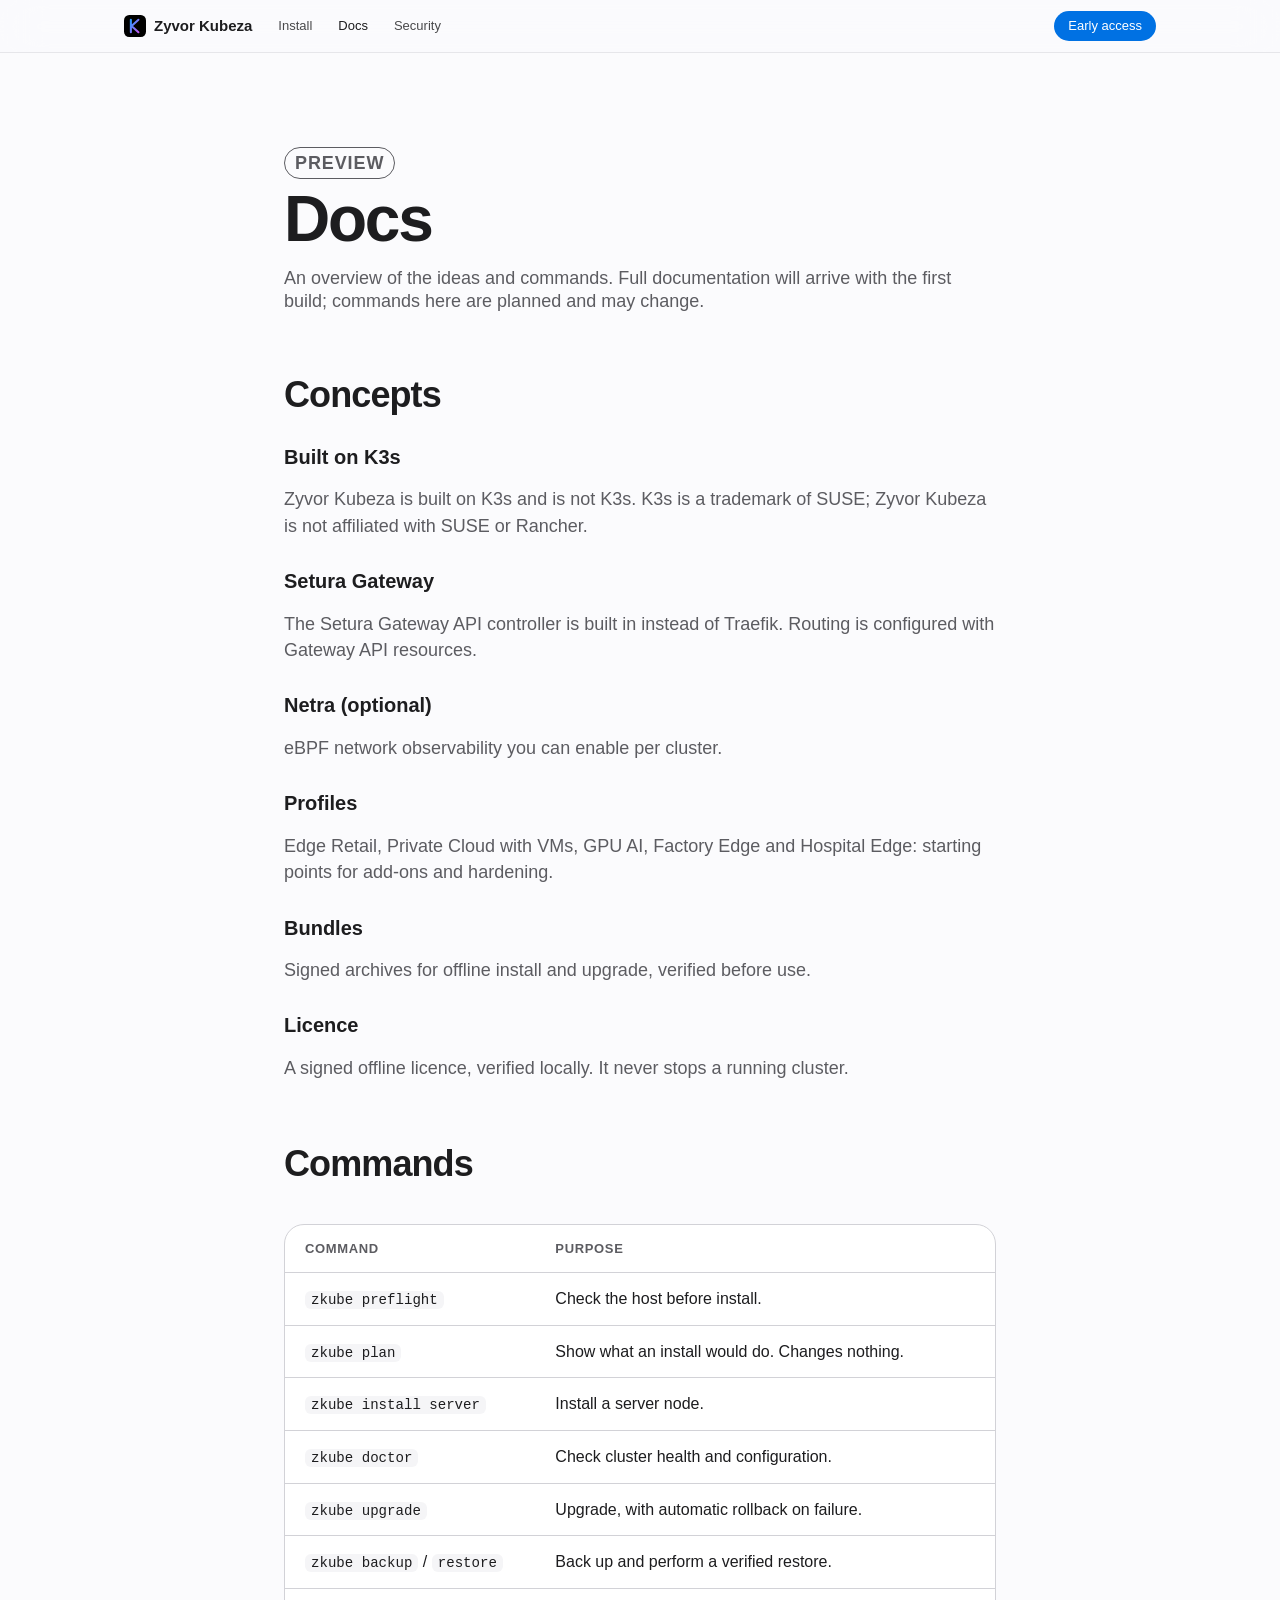
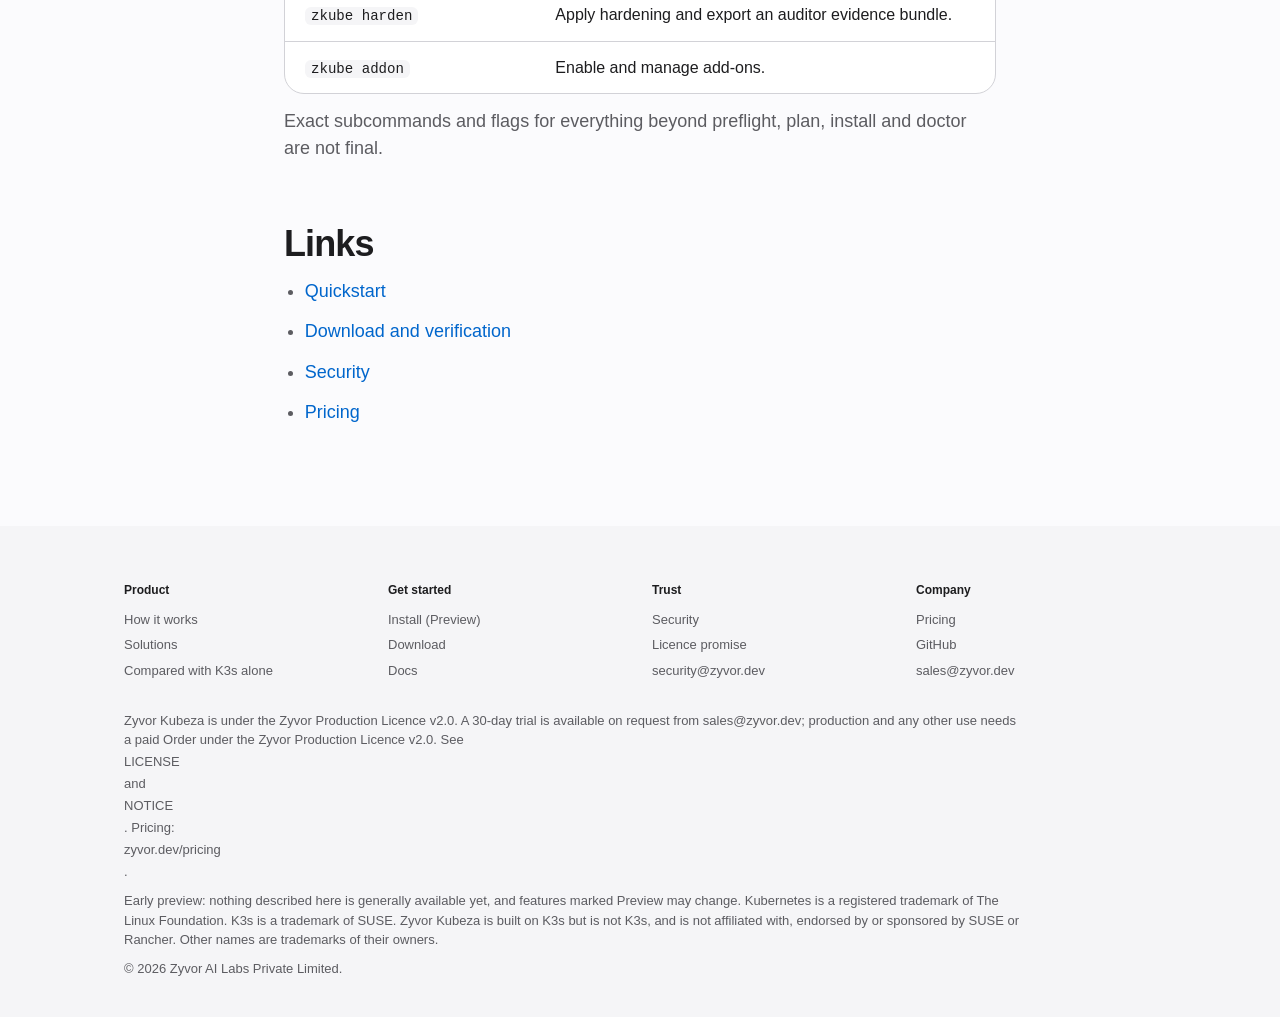
==== docs.html @ 58766732 "Add install, docs, download, security, 404, og image, README, check script and screenshots Co-Author" ====
<!doctype html>
<html lang="en">
<head>
<meta charset="utf-8">
<meta name="viewport" content="width=device-width, initial-scale=1">
<title>Zyvor Kubeza docs: concepts and commands (Preview)</title>
<meta name="description" content="Concepts and a command overview for Zyvor Kubeza: profiles, bundles, licence, hardening, upgrades and backups. Preview documentation.">
<link rel="canonical" href="https://zyvorai.github.io/zyvor-kubeza-site/docs.html">
<link rel="icon" type="image/svg+xml" href="favicon.svg">
<meta property="og:type" content="website">
<meta property="og:title" content="Zyvor Kubeza docs: concepts and commands (Preview)">
<meta property="og:description" content="Concepts and a command overview for Zyvor Kubeza: profiles, bundles, licence, hardening, upgrades and backups. Preview documentation.">
<meta property="og:image" content="https://zyvorai.github.io/zyvor-kubeza-site/og-image.svg">
<meta name="twitter:card" content="summary_large_image">
<meta name="theme-color" content="#000000" media="(prefers-color-scheme: dark)">
<meta name="theme-color" content="#fbfbfd" media="(prefers-color-scheme: light)">
<link rel="stylesheet" href="assets/site.css">
<noscript><style>.reveal{opacity:1!important;transform:none!important}</style></noscript>
</head>
<body>
<a class="skip" href="#main">Skip to content</a>
<header class="nav"><div class="wrap">
<a class="brand" href="index.html"><img src="favicon.svg" alt="" width="22" height="22">Zyvor Kubeza</a>
<nav aria-label="Primary" style="display:contents">
<a class="hide-sm" href="install.html">Install</a>
<a class="hide-sm" href="docs.html" aria-current="page">Docs</a>
<a class="hide-sm" href="security.html">Security</a>
<span class="spacer"></span>
<a class="buy" href="download.html">Early access</a>
</nav></div></header>
<main id="main">
<div class="page"><div class="wrap narrow">
<p class="badge">Preview</p>
<h1>Docs</h1>
<p class="lede">An overview of the ideas and commands. Full documentation will arrive with the first build; commands here are planned and may change.</p>
<h2>Concepts</h2>
<h3>Built on K3s</h3><p>Zyvor Kubeza is built on K3s and is not K3s. K3s is a trademark of SUSE; Zyvor Kubeza is not affiliated with SUSE or Rancher.</p>
<h3>Setura Gateway</h3><p>The Setura Gateway API controller is built in instead of Traefik. Routing is configured with Gateway API resources.</p>
<h3>Netra (optional)</h3><p>eBPF network observability you can enable per cluster.</p>
<h3>Profiles</h3><p>Edge Retail, Private Cloud with VMs, GPU AI, Factory Edge and Hospital Edge: starting points for add-ons and hardening.</p>
<h3>Bundles</h3><p>Signed archives for offline install and upgrade, verified before use.</p>
<h3>Licence</h3><p>A signed offline licence, verified locally. It never stops a running cluster.</p>
<h2>Commands</h2>
<div class="tablewrap"><table>
<thead><tr><th>Command</th><th>Purpose</th></tr></thead><tbody>
<tr><td><code>zkube preflight</code></td><td>Check the host before install.</td></tr>
<tr><td><code>zkube plan</code></td><td>Show what an install would do. Changes nothing.</td></tr>
<tr><td><code>zkube install server</code></td><td>Install a server node.</td></tr>
<tr><td><code>zkube doctor</code></td><td>Check cluster health and configuration.</td></tr>
<tr><td><code>zkube upgrade</code></td><td>Upgrade, with automatic rollback on failure.</td></tr>
<tr><td><code>zkube backup</code> / <code>restore</code></td><td>Back up and perform a verified restore.</td></tr>
<tr><td><code>zkube harden</code></td><td>Apply hardening and export an auditor evidence bundle.</td></tr>
<tr><td><code>zkube addon</code></td><td>Enable and manage add-ons.</td></tr>
</tbody></table></div>
<p>Exact subcommands and flags for everything beyond preflight, plan, install and doctor are not final.</p>
<h2>Links</h2>
<ul><li><a href="install.html">Quickstart</a></li><li><a href="download.html">Download and verification</a></li><li><a href="security.html">Security</a></li><li><a href="https://zyvor.dev/pricing">Pricing</a></li></ul>
</div></div>
</main>
<footer><div class="wrap">
<div class="cols">
<div><h4>Product</h4><a href="index.html#how">How it works</a><a href="index.html#solutions">Solutions</a><a href="index.html#compare">Compared with K3s alone</a></div>
<div><h4>Get started</h4><a href="install.html">Install (Preview)</a><a href="download.html">Download</a><a href="docs.html">Docs</a></div>
<div><h4>Trust</h4><a href="security.html">Security</a><a href="index.html#licence">Licence promise</a><a href="mailto:security@zyvor.dev">security@zyvor.dev</a></div>
<div><h4>Company</h4><a href="https://zyvor.dev/pricing">Pricing</a><a href="https://github.com/zyvorai/zyvor-kubeza-site">GitHub</a><a href="mailto:sales@zyvor.dev">sales@zyvor.dev</a></div>
</div>
<p>Zyvor Kubeza is under the Zyvor Production Licence v2.0. A 30-day trial is available on request from sales@zyvor.dev; production and any other use needs a paid Order under the Zyvor Production Licence v2.0. See <a href="https://github.com/zyvorai/zyvor-kubeza-site/blob/main/LICENSE">LICENSE</a> and <a href="https://github.com/zyvorai/zyvor-kubeza-site/blob/main/NOTICE">NOTICE</a>. Pricing: <a href="https://zyvor.dev/pricing">zyvor.dev/pricing</a>.</p>
<p>Early preview: nothing described here is generally available yet, and features marked Preview may change. Kubernetes is a registered trademark of The Linux Foundation. K3s is a trademark of SUSE. Zyvor Kubeza is built on K3s but is not K3s, and is not affiliated with, endorsed by or sponsored by SUSE or Rancher. Other names are trademarks of their owners.</p>
<p>&copy; 2026 Zyvor AI Labs Private Limited.</p>
</div></footer>
<script src="assets/site.js" defer></script>
</body>
</html>
---- assets/site.css ----
:root{
  --blue:#0066cc;--blue-btn:#0071e3;--accent2:#6e3fd8;--green:#1a8f3c;--red:#d70015;--amber:#a15c00;
  --ink:#1d1d1f;--ink-2:#5c5c61;--paper:#fbfbfd;--gray:#f5f5f7;--card:#fff;--line:#d2d2d7;
  --nav:rgba(251,251,253,.8);--nav-ink:#1d1d1f;
  --term-bg:#1c1c1e;--term-ink:#f5f5f7;
  --glow1:rgba(0,113,227,.18);--glow2:rgba(110,63,216,.12);
  --font:-apple-system,BlinkMacSystemFont,"SF Pro Display","SF Pro Text","Helvetica Neue",Helvetica,Arial,sans-serif;
  --mono:ui-monospace,"SF Mono",Menlo,Monaco,Consolas,monospace;
  color-scheme:light dark;
}
@media(prefers-color-scheme:dark){:root{
  --blue:#2997ff;--accent2:#bf5af2;--green:#30d158;--red:#ff453a;--amber:#ffd60a;
  --ink:#f5f5f7;--ink-2:#a1a1a6;--paper:#000;--gray:#111113;--card:#1c1c1e;--line:#3a3a3c;
  --nav:rgba(0,0,0,.72);--nav-ink:#f5f5f7;--term-bg:#161618;
  --glow1:rgba(41,151,255,.35);--glow2:rgba(191,90,242,.22);}}
*{box-sizing:border-box;margin:0;padding:0}
html{scroll-behavior:smooth;-webkit-text-size-adjust:100%}
body{font-family:var(--font);background:var(--paper);color:var(--ink);line-height:1.47;-webkit-font-smoothing:antialiased}
a{color:var(--blue);text-decoration:none}a:hover{text-decoration:underline}
:focus-visible{outline:3px solid var(--blue);outline-offset:3px;border-radius:6px}
.skip{position:absolute;left:-999px;top:8px;background:var(--blue-btn);color:#fff;padding:10px 16px;border-radius:10px;z-index:100}
.skip:focus{left:8px}
.wrap{max-width:1080px;margin:0 auto;padding:0 24px}
.narrow{max-width:760px}
header.nav{position:sticky;top:0;z-index:20;background:var(--nav);backdrop-filter:saturate(180%) blur(20px);-webkit-backdrop-filter:saturate(180%) blur(20px);border-bottom:1px solid color-mix(in srgb,var(--line) 50%,transparent)}
header.nav .wrap{display:flex;align-items:center;height:52px;gap:26px;font-size:13px}
header.nav a{color:var(--nav-ink);opacity:.8}header.nav a:hover,header.nav a[aria-current]{opacity:1;text-decoration:none}
header.nav .brand{display:flex;align-items:center;gap:8px;font-weight:600;font-size:15px;opacity:1}
header.nav .brand img{width:22px;height:22px}
header.nav .spacer{flex:1}
header.nav .buy{background:var(--blue-btn);color:#fff;opacity:1;padding:5px 14px;border-radius:980px}
@media(max-width:760px){header.nav .hide-sm{display:none}header.nav .wrap{gap:16px}}
.badge{display:inline-block;font-size:12px;font-weight:600;letter-spacing:.05em;text-transform:uppercase;color:var(--accent2);border:1px solid currentColor;border-radius:980px;padding:2px 10px;vertical-align:middle}
.hero{text-align:center;padding:96px 0 0;position:relative;overflow:hidden}
.hero::before,.hero::after{content:"";position:absolute;border-radius:50%;filter:blur(90px);pointer-events:none}
.hero::before{width:720px;height:720px;left:50%;top:-360px;margin-left:-200px;background:radial-gradient(circle,var(--glow1),transparent 65%)}
.hero::after{width:600px;height:600px;left:50%;top:40px;margin-left:-620px;background:radial-gradient(circle,var(--glow2),transparent 65%)}
.hero .wrap{position:relative;z-index:1}
.eyebrow{font-size:21px;font-weight:600}
h1{font-size:clamp(44px,8vw,92px);line-height:1.03;font-weight:700;letter-spacing:-.04em;margin-top:8px}
.grad{background:linear-gradient(90deg,var(--blue),var(--accent2));-webkit-background-clip:text;background-clip:text;color:transparent}
.lede{max-width:740px;margin:24px auto 0;font-size:clamp(19px,2.4vw,28px);line-height:1.25;color:var(--ink-2)}
.cta{display:flex;gap:18px;justify-content:center;flex-wrap:wrap;margin-top:34px;align-items:center}
.btn{display:inline-block;padding:12px 24px;border-radius:980px;font-size:17px;line-height:1.2}
.btn:hover{text-decoration:none}
.btn.primary{background:var(--blue-btn);color:#fff}.btn.primary:hover{background:#0077ed}
.btn.ghost::after{content:" \203A"}
.terminal{margin:60px auto 0;max-width:780px;text-align:left;background:var(--term-bg);border:1px solid #3a3a3c;border-bottom:0;border-radius:20px 20px 0 0;box-shadow:0 -10px 80px var(--glow1);color:var(--term-ink)}
.terminal.closed{border-bottom:1px solid #3a3a3c;border-radius:20px;margin:40px 0 0;box-shadow:0 20px 60px rgba(0,0,0,.18)}
.bar{display:flex;gap:8px;padding:16px 20px}.bar i{width:12px;height:12px;border-radius:50%;display:block;background:#ff5f57}.bar i:nth-child(2){background:#febc2e}.bar i:nth-child(3){background:#28c840}
.terminal pre,pre.code{font-family:var(--mono);font-size:clamp(11px,1.9vw,15px);line-height:1.75;padding:4px 26px 30px;overflow-x:auto;color:var(--term-ink)}
.ok{color:#30d158}.dim{color:#8e8e93}.err{color:#ff6961}.warn{color:#ffd60a}.hl{color:#64d2ff}
.line{display:inline}
@media(prefers-reduced-motion:no-preference){
 .terminal .line{animation:ty .5s backwards;animation-delay:calc(var(--i)*.28s + .3s)}
 @keyframes ty{from{opacity:0}}
 .reveal{opacity:0;transform:translateY(24px);transition:opacity .8s cubic-bezier(.2,.7,.2,1),transform .8s cubic-bezier(.2,.7,.2,1)}
 .reveal.in{opacity:1;transform:none}
 .btn,.card,.sol{transition:transform .25s,background .25s}
 .card:hover,.sol:hover{transform:translateY(-3px)}}
noscript~*{}
section{padding:110px 0}
section.alt{background:var(--gray)}
.kicker{font-size:17px;font-weight:600;color:var(--accent2);text-align:center}
h2{font-size:clamp(34px,5.4vw,58px);line-height:1.07;font-weight:700;letter-spacing:-.035em;text-align:center;margin-top:8px}
.sub{max-width:700px;margin:20px auto 0;text-align:center;font-size:clamp(18px,2.2vw,24px);line-height:1.3;color:var(--ink-2)}
.steps{display:grid;grid-template-columns:repeat(3,1fr);gap:20px;margin-top:64px}
.step{background:var(--card);border-radius:24px;padding:30px 26px}
.step b{display:grid;place-items:center;width:44px;height:44px;border-radius:50%;border:2px solid var(--blue);color:var(--blue);font-size:18px;margin-bottom:16px}
.step h3{font-size:22px;letter-spacing:-.02em}.step p{margin-top:8px;color:var(--ink-2);font-size:16px}
.grid{display:grid;grid-template-columns:repeat(3,1fr);gap:20px;margin-top:64px}
.grid.two{grid-template-columns:repeat(2,1fr)}
.card{background:var(--card);border-radius:24px;padding:32px 28px 36px}
.card h3{font-size:22px;font-weight:700;letter-spacing:-.02em;line-height:1.15}
.card p{margin-top:10px;font-size:16px;color:var(--ink-2);line-height:1.42}
.tag{display:inline-block;font-size:12px;font-weight:600;color:var(--accent2);margin-bottom:10px;letter-spacing:.05em;text-transform:uppercase}
@media(max-width:900px){.grid,.grid.two,.steps{grid-template-columns:1fr}}
code,.inline{font-family:var(--mono);font-size:.88em;background:var(--gray);padding:1px 6px;border-radius:6px}
section.alt code{background:var(--paper)}
.sols{display:grid;grid-template-columns:repeat(5,1fr);gap:14px;margin-top:56px}
.sol{background:var(--card);border-radius:22px;padding:26px 20px;border:1px solid var(--line)}
.sol svg{width:40px;height:40px;stroke:var(--blue);fill:none;stroke-width:1.6;stroke-linecap:round;stroke-linejoin:round;margin-bottom:14px}
.sol h3{font-size:18px;letter-spacing:-.01em}.sol p{font-size:14px;color:var(--ink-2);margin-top:6px}
@media(max-width:960px){.sols{grid-template-columns:1fr 1fr}}@media(max-width:520px){.sols{grid-template-columns:1fr}}
.tablewrap{overflow-x:auto;margin-top:40px;border-radius:20px;border:1px solid var(--line);background:var(--card)}
table{border-collapse:collapse;width:100%;font-size:16px}
th,td{text-align:left;padding:14px 20px;border-bottom:1px solid var(--line);vertical-align:top}
tr:last-child td{border-bottom:0}th{font-size:13px;text-transform:uppercase;letter-spacing:.05em;color:var(--ink-2);font-weight:600}
td.y{color:var(--green);font-weight:600}
.promise{text-align:center}
.promise .big{font-size:clamp(28px,4.4vw,48px);line-height:1.12;font-weight:700;letter-spacing:-.03em;max-width:860px;margin:20px auto 0}
.faq{max-width:780px;margin:56px auto 0}
details{border-bottom:1px solid var(--line);padding:20px 0}
summary{cursor:pointer;font-size:21px;font-weight:600;letter-spacing:-.01em;list-style:none;display:flex;justify-content:space-between;gap:20px}
summary::-webkit-details-marker{display:none}summary::after{content:"+";color:var(--ink-2);font-weight:400;font-size:26px;line-height:1}
details[open] summary::after{content:"\2212"}
details p{margin-top:12px;color:var(--ink-2);font-size:17px}
.page{padding:80px 0 100px}
.page h1{font-size:clamp(38px,6vw,64px);text-align:left;letter-spacing:-.035em}
.page h2{text-align:left;font-size:clamp(26px,3.6vw,36px);margin-top:64px;letter-spacing:-.025em}
.page h3{font-size:20px;margin-top:28px}
.page p,.page li{font-size:18px;color:var(--ink-2);margin-top:14px}
.page ul,.page ol{padding-left:1.3em}
.page .lede{text-align:left;margin-left:0}
.note{background:var(--gray);border-radius:18px;padding:18px 22px;margin-top:24px;font-size:16px;color:var(--ink-2)}
.note b{color:var(--ink)}
.page pre.code{background:var(--term-bg);border-radius:16px;margin-top:18px;padding:22px 24px;font-size:14px}
footer{background:var(--gray);padding:56px 0 40px;font-size:13px;color:var(--ink-2)}
footer .cols{display:grid;grid-template-columns:repeat(4,1fr);gap:24px;margin-bottom:28px}
footer h4{font-size:12px;color:var(--ink);margin-bottom:8px}
footer a{display:block;color:var(--ink-2);padding:3px 0}
footer p{margin-top:10px;max-width:900px}
@media(max-width:700px){footer .cols{grid-template-columns:1fr 1fr}}
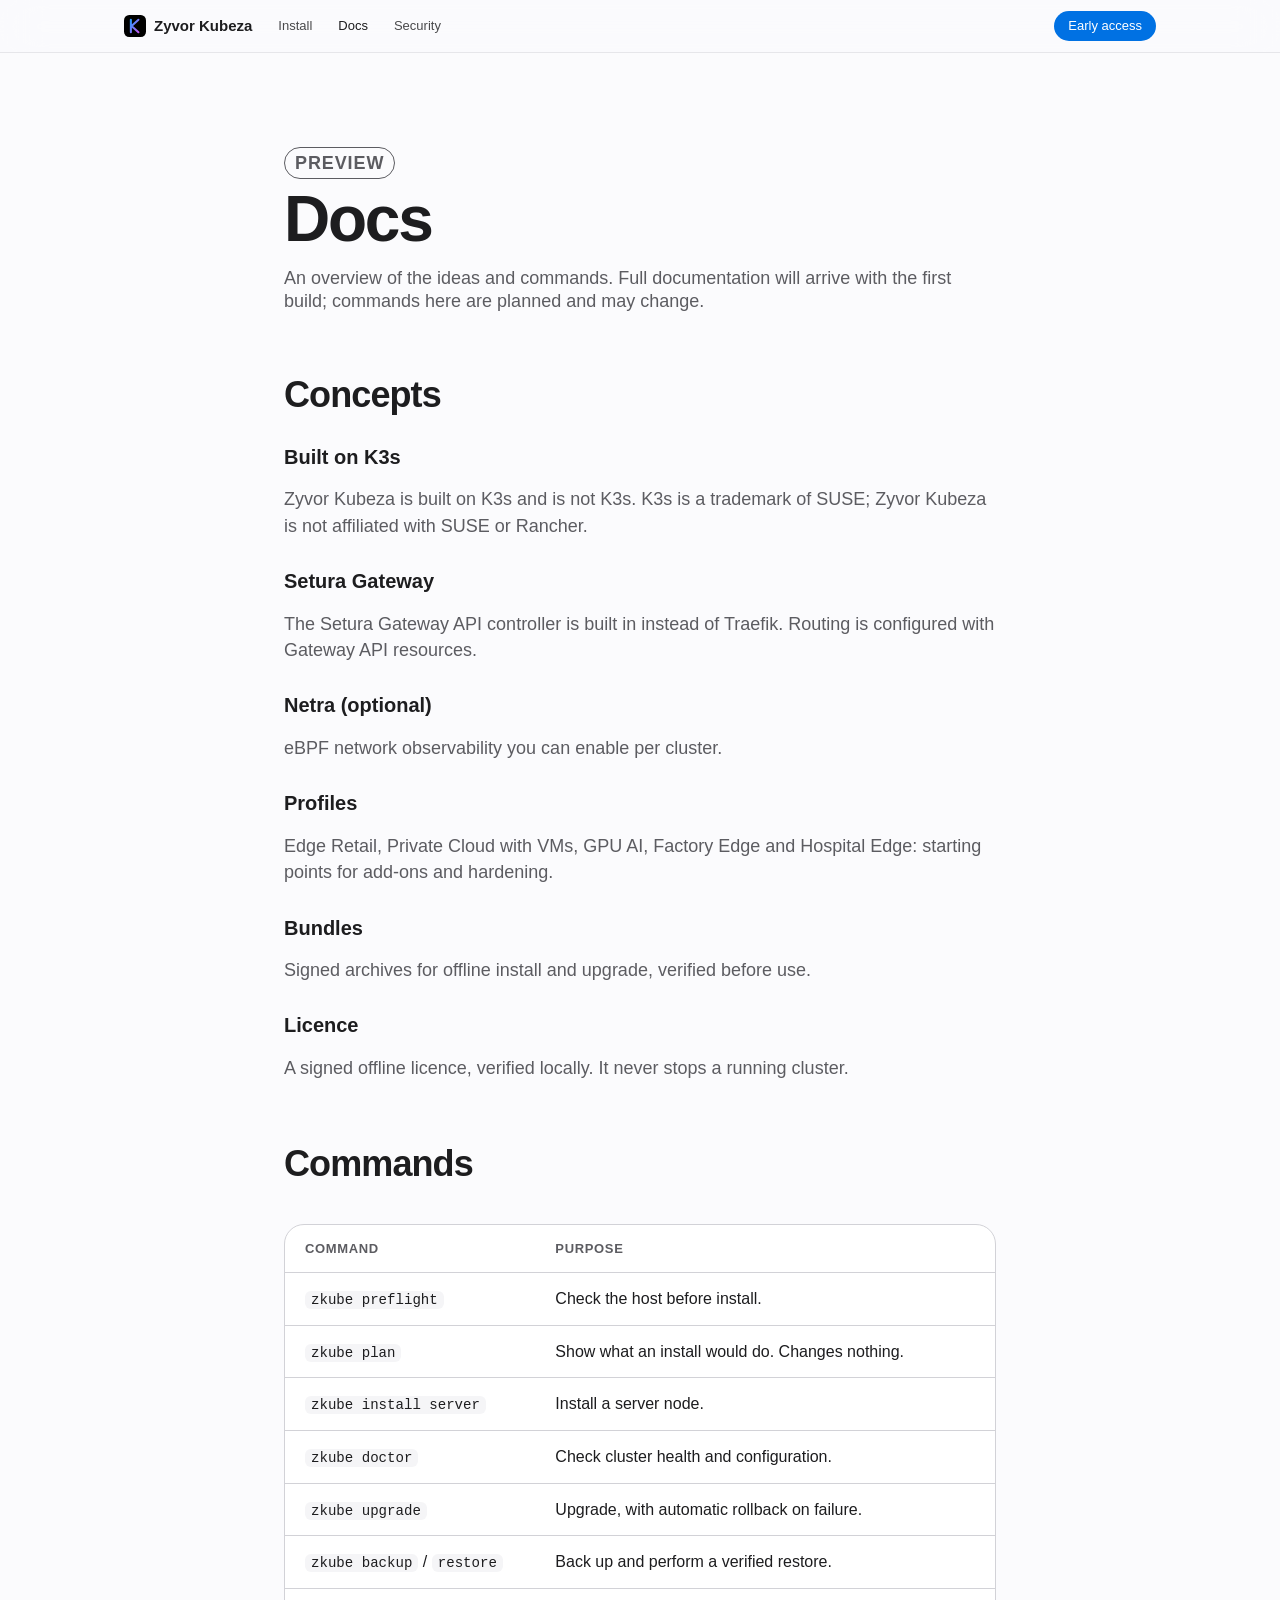
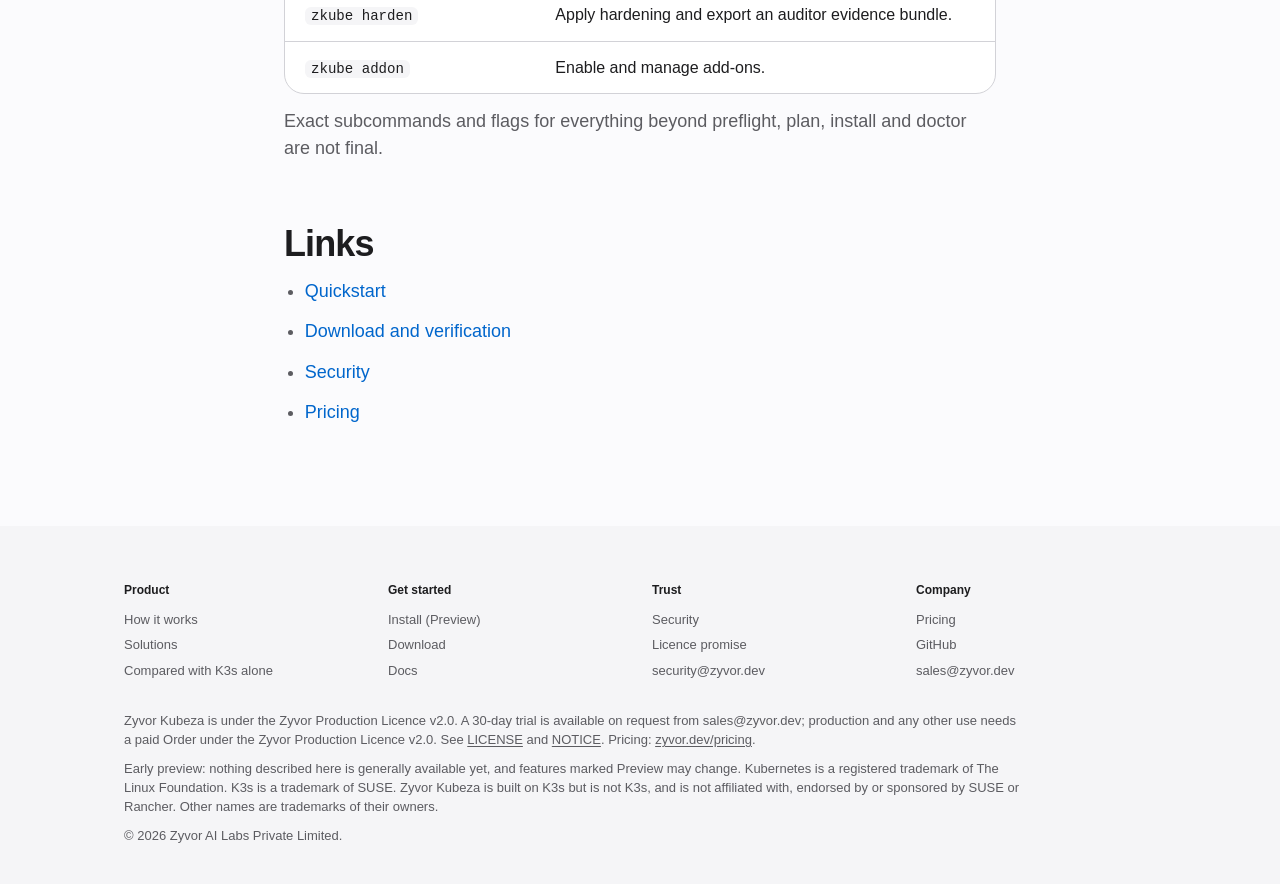
==== commit c5d7dca0: "Fix footer links, add PNG social image The footer link style made every link in the licence paragrap" ====
--- a/docs.html
+++ b/docs.html
@@ -10,7 +10,7 @@
 <meta property="og:type" content="website">
 <meta property="og:title" content="Zyvor Kubeza docs: concepts and commands (Preview)">
 <meta property="og:description" content="Concepts and a command overview for Zyvor Kubeza: profiles, bundles, licence, hardening, upgrades and backups. Preview documentation.">
-<meta property="og:image" content="https://zyvorai.github.io/zyvor-kubeza-site/og-image.svg">
+<meta property="og:image" content="https://zyvorai.github.io/zyvor-kubeza-site/og-image.png">
 <meta name="twitter:card" content="summary_large_image">
 <meta name="theme-color" content="#000000" media="(prefers-color-scheme: dark)">
 <meta name="theme-color" content="#fbfbfd" media="(prefers-color-scheme: light)">
--- a/assets/site.css
+++ b/assets/site.css
@@ -108,6 +108,7 @@
 footer{background:var(--gray);padding:56px 0 40px;font-size:13px;color:var(--ink-2)}
 footer .cols{display:grid;grid-template-columns:repeat(4,1fr);gap:24px;margin-bottom:28px}
 footer h4{font-size:12px;color:var(--ink);margin-bottom:8px}
-footer a{display:block;color:var(--ink-2);padding:3px 0}
+footer .cols a{display:block;color:var(--ink-2);padding:3px 0}
+footer p a{color:var(--ink-2);text-decoration:underline;text-underline-offset:2px}
 footer p{margin-top:10px;max-width:900px}
 @media(max-width:700px){footer .cols{grid-template-columns:1fr 1fr}}
